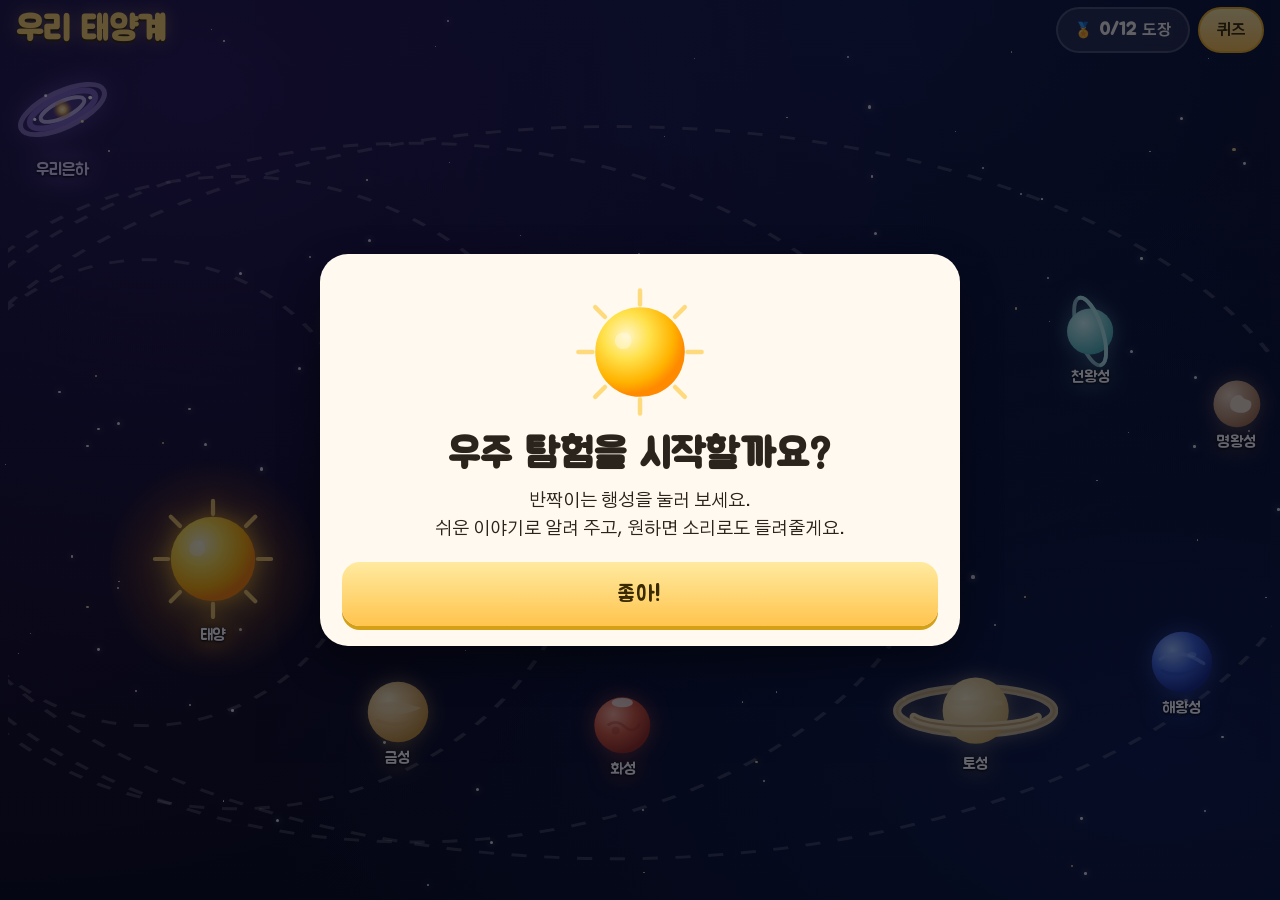
==== space/index.html @ efb7fd90 "태양계 탐험 앱을 /space 경로에 추가 집에서 쓰는 6살용 태양계·우리은하 학습 웹앱입니다. 기존 스티커 앱(루트)은 그대로 둡니다." ====
<!DOCTYPE html>
<html lang="ko">
<head>
  <meta charset="UTF-8">
  <meta name="viewport" content="width=device-width, initial-scale=1, maximum-scale=1, user-scalable=no, viewport-fit=cover">
  <meta name="theme-color" content="#12183A">
  <meta name="mobile-web-app-capable" content="yes">
  <meta name="apple-mobile-web-app-capable" content="yes">
  <meta name="apple-mobile-web-app-status-bar-style" content="black-translucent">
  <meta name="apple-mobile-web-app-title" content="우리 태양계">
  <meta name="description" content="6살도 쉽게 배우는 태양계와 우리은하 탐험">
  <link rel="manifest" href="manifest.json">
  <link rel="icon" type="image/png" sizes="192x192" href="icons/icon-192.png">
  <link rel="apple-touch-icon" href="icons/apple-touch-icon.png">
  <title>우리 태양계</title>
  <link rel="stylesheet" href="styles.css">
</head>
<body>
  <div class="nebula" aria-hidden="true"></div>
  <div id="stars" class="stars" aria-hidden="true"></div>
  <div class="shooting-star" aria-hidden="true"></div>

  <div id="app">
    <header class="topbar">
      <h1 class="display">우리 태양계</h1>
      <div class="top-actions">
        <button type="button" class="chip" id="btn-stamps" aria-label="탐험 도장">
          🏅 <span class="count" id="stamp-count">0/12</span>
          <span class="hide-narrow">도장</span>
        </button>
        <button type="button" class="chip gold" id="btn-quiz" aria-label="퀴즈 시작">퀴즈</button>
      </div>
    </header>

    <main class="stage">
      <button type="button" class="galaxy-btn" id="btn-galaxy" data-id="galaxy" aria-label="우리은하">
        <span class="planet-art" id="galaxy-art" aria-hidden="true"></span>
        <span class="planet-name">우리은하</span>
        <span class="visited-mark" hidden>✓</span>
      </button>
      <div id="system" class="system" aria-label="태양계"></div>
      <p class="hint" id="hint">행성을 눌러 보세요!</p>
    </main>
  </div>

  <div class="overlay" id="card-overlay" hidden>
    <article class="card" id="card" role="dialog" aria-modal="true" aria-labelledby="card-title">
      <div class="card-hero">
        <div class="planet-art" id="card-art" aria-hidden="true"></div>
      </div>
      <div class="card-copy">
        <p class="card-kicker" id="card-kicker"></p>
        <h2 class="display" id="card-title"></h2>
        <p class="new-stamp" id="new-stamp">🏅 탐험 도장을 받았어요!</p>
        <ul class="facts" id="card-facts"></ul>
        <div class="fun" id="card-fun"></div>
        <div class="meta" id="card-meta"></div>
      </div>
      <div class="card-actions">
        <button type="button" class="btn btn-speak" id="btn-speak">🔊 읽어 줘</button>
        <button type="button" class="btn btn-close" id="btn-close">닫기</button>
      </div>
    </article>
  </div>

  <div class="overlay" id="album-overlay" hidden>
    <div class="album" role="dialog" aria-modal="true" aria-labelledby="album-title">
      <h2 class="display" id="album-title">탐험 도장</h2>
      <p class="sub" id="album-sub"></p>
      <div class="stamp-grid" id="stamp-grid"></div>
      <p class="complete-banner" id="complete-banner">🌟 모든 곳을 탐험했어요! 너는 우주 탐험가예요!</p>
      <div class="card-actions">
        <button type="button" class="btn btn-close" id="btn-album-close">닫기</button>
      </div>
    </div>
  </div>

  <div class="overlay" id="quiz-overlay" hidden>
    <div class="quiz" role="dialog" aria-modal="true" aria-labelledby="quiz-title">
      <h2 class="display" id="quiz-title">우주 퀴즈</h2>
      <div id="quiz-play">
        <div class="quiz-progress" id="quiz-progress"></div>
        <p class="q-text" id="quiz-q"></p>
        <div class="choices" id="quiz-choices"></div>
        <p class="quiz-fb" id="quiz-fb"></p>
      </div>
      <div id="quiz-end" hidden>
        <p class="quiz-score"><span class="big display" id="quiz-score"></span>문제를 맞혔어요!</p>
        <p class="sub" id="quiz-end-msg"></p>
      </div>
      <div class="card-actions">
        <button type="button" class="btn btn-speak" id="btn-quiz-next" hidden>다음</button>
        <button type="button" class="btn btn-speak" id="btn-quiz-retry" hidden>다시 하기</button>
        <button type="button" class="btn btn-close" id="btn-quiz-close">닫기</button>
      </div>
    </div>
  </div>

  <div class="overlay" id="intro-overlay" hidden>
    <div class="intro" role="dialog" aria-modal="true" aria-labelledby="intro-title">
      <div class="planet-art" id="intro-art" aria-hidden="true"></div>
      <h2 class="display" id="intro-title">우주 탐험을 시작할까요?</h2>
      <p>반짝이는 행성을 눌러 보세요.<br>쉬운 이야기로 알려 주고, 원하면 소리로도 들려줄게요.</p>
      <button type="button" class="btn display" id="btn-intro">좋아!</button>
    </div>
  </div>

  <script src="app.js"></script>
</body>
</html>
---- space/styles.css ----
@font-face {
  font-family: "Jua";
  src: url("fonts/Jua.woff") format("woff");
  font-weight: 400;
  font-display: swap;
}
@font-face {
  font-family: "Gothic A1";
  src: url("fonts/GothicA1-Regular.woff") format("woff");
  font-weight: 400;
  font-display: swap;
}
@font-face {
  font-family: "Gothic A1";
  src: url("fonts/GothicA1-Bold.woff") format("woff");
  font-weight: 700;
  font-display: swap;
}

:root {
  --bg: #070B1C;
  --ink: #F6F3EA;
  --ink-dim: #C9D0E8;
  --card: #FFF9EF;
  --card-ink: #2A241C;
  --card-soft: #5C5348;
  --gold: #FFD56A;
  --accent: #7C9CFF;
  --ok: #3DDC97;
  --bad: #FF7A7A;
  --shadow: 0 16px 40px rgba(0, 0, 0, 0.45);
  --touch: 64px;
  --safe-t: env(safe-area-inset-top, 0px);
  --safe-b: env(safe-area-inset-bottom, 0px);
  --safe-l: env(safe-area-inset-left, 0px);
  --safe-r: env(safe-area-inset-right, 0px);
}

* { box-sizing: border-box; -webkit-tap-highlight-color: transparent; }
html, body { height: 100%; margin: 0; }
html { height: -webkit-fill-available; }
body {
  font-family: "Gothic A1", "Apple SD Gothic Neo", "Noto Sans CJK KR", "Malgun Gothic", sans-serif;
  color: var(--ink);
  background: var(--bg);
  min-height: 100%;
  min-height: 100dvh;
  overflow: hidden;
  word-break: keep-all;
  user-select: none;
  -webkit-user-select: none;
  touch-action: manipulation;
}
button { font: inherit; color: inherit; cursor: pointer; border: none; background: none; padding: 0; }
.display { font-family: "Jua", "Apple SD Gothic Neo", sans-serif; letter-spacing: 0.02em; }

/* ---------- sky ---------- */
.stars, .nebula {
  position: fixed;
  inset: 0;
  pointer-events: none;
  z-index: 0;
}
.nebula {
  background:
    radial-gradient(ellipse at 15% 10%, rgba(92, 40, 160, 0.35), transparent 50%),
    radial-gradient(ellipse at 90% 85%, rgba(20, 50, 140, 0.4), transparent 55%),
    radial-gradient(ellipse at 70% 0%, rgba(40, 70, 180, 0.22), transparent 45%),
    radial-gradient(ellipse at 0% 70%, rgba(90, 20, 80, 0.18), transparent 40%),
    linear-gradient(180deg, #0B1028 0%, #070B1C 55%, #050814 100%);
}
.star {
  position: absolute;
  width: var(--s, 2px);
  height: var(--s, 2px);
  background: #fff;
  border-radius: 50%;
  opacity: 0.85;
  animation: twinkle var(--t, 3s) ease-in-out infinite;
  animation-delay: var(--d, 0s);
  box-shadow: 0 0 6px rgba(255, 255, 255, 0.7);
}
.star.gold { background: #FFE9A0; box-shadow: 0 0 8px rgba(255, 213, 106, 0.8); }
@keyframes twinkle {
  0%, 100% { opacity: 0.25; transform: scale(0.8); }
  50% { opacity: 1; transform: scale(1.15); }
}

.shooting-star {
  position: fixed;
  top: 12%;
  left: -10%;
  width: 90px;
  height: 2px;
  background: linear-gradient(90deg, transparent, #fff);
  border-radius: 2px;
  opacity: 0;
  z-index: 0;
  pointer-events: none;
  animation: shoot 11s linear infinite;
  animation-delay: 4s;
}
@keyframes shoot {
  0%, 82% { opacity: 0; transform: translate(0, 0) rotate(-18deg); }
  84% { opacity: 1; }
  92% { opacity: 0; transform: translate(120vw, 42vh) rotate(-18deg); }
  100% { opacity: 0; }
}

/* ---------- app shell ---------- */
#app {
  position: relative;
  z-index: 1;
  height: 100%;
  height: 100dvh;
  display: flex;
  flex-direction: column;
  padding: var(--safe-t) var(--safe-r) var(--safe-b) var(--safe-l);
}
.topbar {
  display: flex;
  align-items: center;
  justify-content: space-between;
  gap: 12px;
  padding: 10px 16px 6px;
  min-height: 64px;
  flex-shrink: 0;
}
.topbar h1 {
  margin: 0;
  font-size: clamp(26px, 4.2vmin, 40px);
  color: var(--gold);
  text-shadow: 0 2px 0 #3A2A00, 0 0 18px rgba(255, 213, 106, 0.35);
}
.top-actions { display: flex; gap: 8px; align-items: center; }
.chip {
  display: inline-flex;
  align-items: center;
  justify-content: center;
  gap: 6px;
  min-height: 52px;
  padding: 0 16px;
  border-radius: 999px;
  background: rgba(255, 255, 255, 0.1);
  border: 2px solid rgba(255, 255, 255, 0.18);
  color: var(--ink);
  font-weight: 700;
  font-size: 16px;
  backdrop-filter: blur(8px);
}
.chip:active { transform: scale(0.97); }
.chip.gold {
  background: linear-gradient(180deg, #FFEAA0, #FFC44D);
  color: #3A2A00;
  border-color: #F0B422;
}
.chip .count { font-family: "Jua", sans-serif; font-size: 18px; }

.stage {
  position: relative;
  flex: 1;
  min-height: 0;
  display: flex;
  align-items: center;
  justify-content: center;
  padding: 4px 8px 8px;
}

.hint {
  display: none;
}

/* ---------- solar system ---------- */
.system {
  position: relative;
  width: 100%;
  height: 100%;
  max-height: 100%;
}
.orbit-deco {
  position: absolute;
  inset: 0;
  width: 100%;
  height: 100%;
  pointer-events: none;
  z-index: 0;
}
.orbit-deco ellipse {
  fill: none;
  stroke: rgba(255, 255, 255, 0.18);
  stroke-width: 0.35;
  stroke-dasharray: 1.2 1.4;
}
.orbit-deco .land { display: none; }
@media (orientation: landscape) {
  .orbit-deco .port { display: none; }
  .orbit-deco .land { display: block; }
}

.sun-wrap,
.system .cluster,
.system > .body {
  position: absolute;
  left: var(--x);
  top: var(--y);
  z-index: 2;
  animation: drift var(--dur, 16s) linear infinite;
  animation-delay: var(--delay, 0s);
  --amp: 10px;
}
@keyframes drift {
  from { transform: translate(-50%, -50%) rotate(0deg) translateX(var(--amp)) rotate(0deg); }
  to { transform: translate(-50%, -50%) rotate(360deg) translateX(var(--amp)) rotate(-360deg); }
}

/* Portrait: sun upper-center, inner planets around it, outer planets below */
.sun-wrap { --x: 50%; --y: 29%; --amp: 0px; --dur: 20s; }
.system > .body[data-id="mercury"] { --x: 27%; --y: 16%; --amp: 8px; --dur: 11s; --delay: -2s; }
.system > .body[data-id="venus"]   { --x: 73%; --y: 16%; --amp: 9px; --dur: 14s; --delay: -5s; }
.system .cluster                  { --x: 27%; --y: 45%; --amp: 9px; --dur: 18s; --delay: -8s; }
.system > .body[data-id="mars"]    { --x: 73%; --y: 45%; --amp: 10px; --dur: 16s; --delay: -3s; }
.system > .body[data-id="jupiter"] { --x: 18%; --y: 67%; --amp: 11px; --dur: 22s; --delay: -6s; }
.system > .body[data-id="saturn"]  { --x: 50%; --y: 66%; --amp: 10px; --dur: 26s; --delay: -10s; }
.system > .body[data-id="uranus"]  { --x: 82%; --y: 67%; --amp: 9px; --dur: 24s; --delay: -4s; }
.system > .body[data-id="neptune"] { --x: 32%; --y: 87%; --amp: 8px; --dur: 28s; --delay: -12s; }
.system > .body[data-id="pluto"]   { --x: 70%; --y: 87%; --amp: 8px; --dur: 32s; --delay: -7s; }

@media (orientation: landscape) {
  .sun-wrap { --x: 11%; --y: 52%; }
  .system > .body[data-id="mercury"] { --x: 25%; --y: 28%; }
  .system > .body[data-id="venus"]   { --x: 28%; --y: 74%; }
  .system .cluster                  { --x: 40%; --y: 32%; }
  .system > .body[data-id="mars"]    { --x: 46%; --y: 76%; }
  .system > .body[data-id="jupiter"] { --x: 58%; --y: 30%; }
  .system > .body[data-id="saturn"]  { --x: 70%; --y: 72%; }
  .system > .body[data-id="uranus"]  { --x: 82%; --y: 28%; }
  .system > .body[data-id="neptune"] { --x: 90%; --y: 68%; }
  .system > .body[data-id="pluto"]   { --x: 95%; --y: 38%; }
}

.body {
  display: flex;
  flex-direction: column;
  align-items: center;
  justify-content: center;
  width: var(--size);
  height: auto;
  filter: drop-shadow(0 0 10px var(--glow, rgba(255,255,255,0.35)));
  transform-origin: center center;
  position: relative;
}
.body .planet-art {
  display: block;
  width: var(--size);
  height: var(--size);
  pointer-events: none;
}
.body[data-id="saturn"] { width: calc(var(--size) * 1.75); }
.body[data-id="saturn"] .planet-art {
  width: calc(var(--size) * 1.75);
  height: var(--size);
}
.body[data-id="uranus"] { width: calc(var(--size) * 1.25); }
.body[data-id="uranus"] .planet-art {
  width: calc(var(--size) * 1.25);
  height: var(--size);
}
.planet-name {
  margin-top: 2px;
  font-family: "Jua", sans-serif;
  font-size: clamp(12px, 1.8vmin, 16px);
  color: #fff;
  text-shadow: 0 1px 2px #000, 0 0 8px #000;
  white-space: nowrap;
  line-height: 1.1;
  pointer-events: none;
}
.body:active .planet-art { transform: scale(0.94); }
.body:focus-visible {
  outline: 3px solid var(--gold);
  outline-offset: 4px;
  border-radius: 50%;
}

.visited-mark {
  position: absolute;
  top: -4px;
  right: -2px;
  width: 20px;
  height: 20px;
  border-radius: 50%;
  background: var(--ok);
  color: #073;
  font-size: 12px;
  font-weight: 700;
  display: flex;
  align-items: center;
  justify-content: center;
  box-shadow: 0 1px 4px rgba(0,0,0,0.4);
  z-index: 2;
}
.visited-mark[hidden] { display: none !important; }
.cluster { width: var(--size); height: var(--size); }
.cluster .body[data-id="earth"] { position: relative; width: var(--size); }

.moon-orbit {
  position: absolute;
  left: 50%;
  top: 50%;
  width: calc(var(--size) * 1.85);
  height: calc(var(--size) * 1.85);
  margin: calc(var(--size) * -0.925) 0 0 calc(var(--size) * -0.925);
  animation: moon-spin 7.5s linear infinite;
  pointer-events: none;
  z-index: 3;
}
@keyframes moon-spin { to { transform: rotate(360deg); } }
.moon-orbit .body {
  position: absolute;
  left: 50%;
  top: 0;
  animation: moon-unspin 7.5s linear infinite;
  pointer-events: auto;
  --size: clamp(44px, 6vmin, 54px);
}
@keyframes moon-unspin {
  from { transform: translate(-50%, -50%) rotate(0deg); }
  to { transform: translate(-50%, -50%) rotate(-360deg); }
}

.sun-wrap .body { --size: clamp(84px, 15vmin, 132px); }
.sun-glow {
  position: absolute;
  inset: -28%;
  border-radius: 50%;
  background: radial-gradient(circle, rgba(255, 200, 40, 0.55) 0%, rgba(255, 140, 0, 0.18) 45%, transparent 70%);
  animation: pulse 3.6s ease-in-out infinite;
  pointer-events: none;
  z-index: -1;
}
@keyframes pulse {
  0%, 100% { transform: scale(1); opacity: 0.85; }
  50% { transform: scale(1.12); opacity: 1; }
}

.galaxy-btn {
  position: absolute;
  top: 4px;
  left: 8px;
  z-index: 5;
  display: flex;
  flex-direction: column;
  align-items: center;
  width: clamp(72px, 12vmin, 110px);
  filter: drop-shadow(0 0 12px rgba(180, 140, 255, 0.55));
}
.galaxy-btn .planet-art {
  width: clamp(64px, 11vmin, 100px);
  height: clamp(64px, 11vmin, 100px);
}
.galaxy-btn:active { transform: scale(0.96); }
.galaxy-btn .planet-name { font-size: clamp(13px, 2vmin, 17px); color: #E2D4FF; }

/* ---------- overlays / cards ---------- */
.overlay {
  position: fixed;
  inset: 0;
  z-index: 20;
  background: rgba(4, 6, 18, 0.62);
  display: flex;
  align-items: center;
  justify-content: center;
  padding: calc(16px + var(--safe-t)) calc(16px + var(--safe-r)) calc(16px + var(--safe-b)) calc(16px + var(--safe-l));
}
.overlay[hidden] { display: none !important; }

.card {
  position: relative;
  width: min(560px, 100%);
  max-height: 100%;
  overflow: auto;
  background: var(--card);
  color: var(--card-ink);
  border-radius: 28px;
  box-shadow: var(--shadow);
  padding: 20px 22px 18px;
  animation: pop 0.32s ease;
}
@keyframes pop {
  from { transform: scale(0.88) translateY(16px); opacity: 0; }
  to { transform: scale(1) translateY(0); opacity: 1; }
}
.card-hero {
  display: flex;
  flex-direction: column;
  align-items: center;
  margin-top: -8px;
  padding: 8px 8px 0;
}
.card-hero .planet-art {
  width: min(180px, 42vw);
  height: min(180px, 42vw);
  filter: drop-shadow(0 8px 16px rgba(0,0,0,0.2));
}
.card[data-id="saturn"] .card-hero .planet-art,
.card[data-id="uranus"] .card-hero .planet-art {
  width: min(240px, 58vw);
  height: min(150px, 36vw);
}
.card-kicker {
  margin: 4px 0 0;
  font-size: 15px;
  font-weight: 700;
  color: var(--accent-ink, #6B5A1A);
  letter-spacing: 0.02em;
}
.card h2 {
  margin: 0;
  font-size: clamp(36px, 7vmin, 52px);
  color: var(--card-ink);
  line-height: 1.1;
  text-align: center;
}
.new-stamp {
  margin: 8px auto 0;
  display: none;
  width: fit-content;
  padding: 6px 14px;
  border-radius: 999px;
  background: #E8FFF4;
  color: #0A7A4A;
  font-weight: 700;
  font-size: 15px;
}
.new-stamp.show { display: block; animation: pop 0.4s ease; }

.facts {
  list-style: none;
  margin: 14px 0 0;
  padding: 0;
  display: flex;
  flex-direction: column;
  gap: 8px;
}
.facts li {
  position: relative;
  padding: 10px 12px 10px 42px;
  background: #FFF3DC;
  border-radius: 16px;
  font-size: clamp(17px, 2.4vmin, 20px);
  line-height: 1.45;
}
.facts li::before {
  content: attr(data-n);
  position: absolute;
  left: 10px;
  top: 50%;
  transform: translateY(-50%);
  width: 26px;
  height: 26px;
  border-radius: 50%;
  background: var(--gold);
  color: #3A2A00;
  font-family: "Jua", sans-serif;
  font-size: 15px;
  display: flex;
  align-items: center;
  justify-content: center;
}

.fun {
  margin: 12px 0 0;
  padding: 12px 14px;
  border-radius: 16px;
  background: #EAF2FF;
  font-size: clamp(16px, 2.3vmin, 19px);
  line-height: 1.45;
}
.fun strong {
  display: block;
  font-family: "Jua", sans-serif;
  font-size: 16px;
  color: #2C4C9A;
  margin-bottom: 4px;
}

.meta {
  display: grid;
  grid-template-columns: 1fr 1fr;
  gap: 8px;
  margin-top: 12px;
}
.meta-item {
  background: #F4EEE3;
  border-radius: 16px;
  padding: 10px 12px;
  font-size: 15px;
  line-height: 1.4;
}
.meta-item .label {
  display: block;
  font-family: "Jua", sans-serif;
  font-size: 14px;
  color: #7A6A4A;
  margin-bottom: 2px;
}

.card-actions {
  display: flex;
  gap: 8px;
  margin-top: 16px;
}
.btn {
  flex: 1;
  min-height: var(--touch);
  border-radius: 18px;
  font-family: "Jua", sans-serif;
  font-size: 22px;
  display: inline-flex;
  align-items: center;
  justify-content: center;
  gap: 6px;
}
.btn-speak {
  background: linear-gradient(180deg, #7C9CFF, #4E6FE8);
  color: #fff;
  box-shadow: 0 4px 0 #2F4CC0;
}
.btn-speak.playing { background: linear-gradient(180deg, #FF9A6B, #F06B3A); box-shadow: 0 4px 0 #C24A20; }
.btn-close {
  background: #EEE7DA;
  color: #3A3228;
  flex: 0.7;
}
.btn:active { transform: translateY(2px); box-shadow: none; }

/* ---------- stamps album ---------- */
.album, .quiz, .intro {
  width: min(640px, 100%);
  max-height: 100%;
  overflow: auto;
  background: var(--card);
  color: var(--card-ink);
  border-radius: 28px;
  box-shadow: var(--shadow);
  padding: 22px 20px 18px;
  animation: pop 0.32s ease;
}
.album h2, .quiz h2, .intro h2 {
  margin: 0 0 6px;
  font-size: clamp(28px, 5vmin, 40px);
  text-align: center;
}
.sub {
  text-align: center;
  margin: 0 0 16px;
  color: var(--card-soft);
  font-size: 16px;
}
.stamp-grid {
  display: grid;
  grid-template-columns: repeat(4, 1fr);
  gap: 10px;
}
.stamp-cell {
  display: flex;
  flex-direction: column;
  align-items: center;
  gap: 4px;
  padding: 8px 4px;
  border-radius: 18px;
  background: #F4EEE3;
  min-height: 96px;
  border: 0;
  color: var(--card-ink);
}
.stamp-cell .planet-art {
  width: 52px;
  height: 52px;
}
.stamp-cell.locked .planet-art { filter: grayscale(1) contrast(0.6) brightness(0.8); opacity: 0.45; }
.stamp-cell .nm { font-family: "Jua", sans-serif; font-size: 14px; }
.stamp-cell.locked .nm { color: #9A9084; }
.stamp-cell.got { background: #E8FFF4; box-shadow: inset 0 0 0 2px #3DDC97; }
.complete-banner {
  display: none;
  margin: 12px 0 0;
  padding: 10px 12px;
  text-align: center;
  background: #FFF3C4;
  border-radius: 16px;
  font-family: "Jua", sans-serif;
  font-size: 20px;
  color: #6A4B00;
}
.complete-banner.show { display: block; }

/* ---------- quiz ---------- */
.quiz-progress {
  display: flex;
  justify-content: center;
  gap: 6px;
  margin-bottom: 10px;
}
.quiz-progress span {
  width: 10px;
  height: 10px;
  border-radius: 50%;
  background: #DED4C4;
}
.quiz-progress span.on { background: #4E6FE8; }
.quiz-progress span.ok { background: var(--ok); }
.q-text {
  font-family: "Jua", sans-serif;
  font-size: clamp(24px, 4.4vmin, 34px);
  text-align: center;
  margin: 8px 0 18px;
  line-height: 1.35;
}
.choices { display: flex; flex-direction: column; gap: 10px; }
.choice {
  min-height: 64px;
  border-radius: 18px;
  background: #FFF3DC;
  color: var(--card-ink);
  font-family: "Jua", sans-serif;
  font-size: 22px;
  padding: 10px 16px;
  border: 3px solid transparent;
}
.choice:active { transform: scale(0.98); }
.choice.correct { background: #D8FFEC; border-color: #1FB872; }
.choice.wrong { background: #FFE1E1; border-color: #E85A5A; }
.quiz-fb {
  min-height: 28px;
  text-align: center;
  font-weight: 700;
  margin: 12px 0 4px;
  font-size: 18px;
}
.quiz-score { text-align: center; font-size: 20px; margin: 8px 0 16px; }
.quiz-score .big {
  font-family: "Jua", sans-serif;
  font-size: 48px;
  display: block;
  color: #3A2A00;
}

/* ---------- intro ---------- */
.intro { text-align: center; padding: 28px 22px 20px; }
.intro .planet-art { width: 140px; height: 140px; margin: 0 auto 8px; }
.intro p { font-size: 18px; line-height: 1.55; margin: 8px 0 0; }
.intro .btn { margin-top: 18px; width: 100%; background: linear-gradient(180deg, #FFEAA0, #FFC44D); color: #3A2A00; box-shadow: 0 4px 0 #D4A017; }

/* paused orbits when modal open */
body.paused .sun-wrap,
body.paused .system .cluster,
body.paused .system > .body,
body.paused .moon-orbit,
body.paused .moon-orbit .body,
body.paused .sun-glow,
body.paused .shooting-star {
  animation-play-state: paused;
}

/* ---------- layout: landscape ---------- */
@media (orientation: landscape) {
  .topbar { min-height: 56px; padding: 6px 16px 2px; }
  .topbar h1 { font-size: clamp(22px, 4.4vh, 34px); }
  .chip { min-height: 46px; font-size: 15px; }
  .card {
    display: grid;
    grid-template-columns: 200px 1fr;
    grid-template-rows: auto 1fr auto;
    column-gap: 16px;
    width: min(860px, 100%);
    padding: 16px 18px 14px;
  }
  .card-hero {
    grid-row: 1 / 3;
    justify-content: center;
  }
  .card-hero .planet-art,
  .card[data-id="saturn"] .card-hero .planet-art,
  .card[data-id="uranus"] .card-hero .planet-art {
    width: min(180px, 26vh);
    height: min(180px, 26vh);
  }
  .card-copy { grid-column: 2; }
  .card-actions { grid-column: 1 / -1; margin-top: 10px; }
  .facts li, .fun, .meta-item { font-size: 16px; }
  .stamp-grid { grid-template-columns: repeat(6, 1fr); }
}

@media (max-width: 420px) {
  .stamp-grid { grid-template-columns: repeat(3, 1fr); }
  .chip span.hide-narrow { display: none; }
}

@media (prefers-reduced-motion: reduce) {
  .sun-wrap, .system .cluster, .system > .body,
  .moon-orbit, .moon-orbit .body,
  .sun-glow, .star, .shooting-star, .card, .album, .quiz, .intro {
    animation: none !important;
  }
  .sun-wrap, .system .cluster, .system > .body {
    transform: translate(-50%, -50%);
  }
}
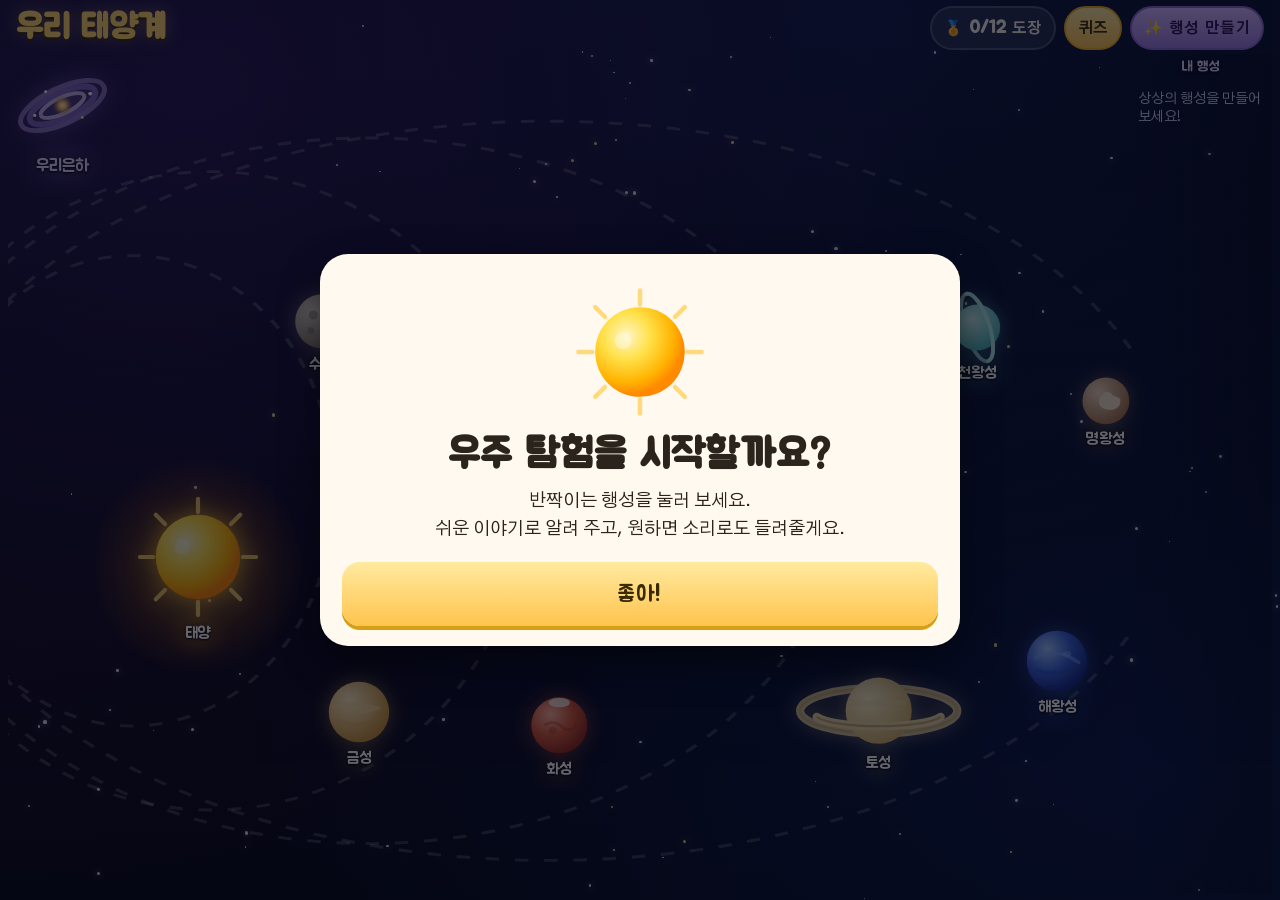
==== commit 926ee72a: "상상 행성 만들기와 탐험가 사진, 달 이름 기능을 추가 읽어 주기는 이모티콘을 소리 내어 읽지 않도록 했고, 서비스 워커 캐시를 갱신했습니다. 기존 스티커 앱은 그대로 둡니다." ====
--- a/space/index.html
+++ b/space/index.html
@@ -8,7 +8,7 @@
   <meta name="apple-mobile-web-app-capable" content="yes">
   <meta name="apple-mobile-web-app-status-bar-style" content="black-translucent">
   <meta name="apple-mobile-web-app-title" content="우리 태양계">
-  <meta name="description" content="6살도 쉽게 배우는 태양계와 우리은하 탐험">
+  <meta name="description" content="6살도 쉽게 배우는 태양계와 우리은하 탐험, 나만의 상상 행성 만들기">
   <link rel="manifest" href="manifest.json">
   <link rel="icon" type="image/png" sizes="192x192" href="icons/icon-192.png">
   <link rel="apple-touch-icon" href="icons/apple-touch-icon.png">
@@ -29,6 +29,7 @@
           <span class="hide-narrow">도장</span>
         </button>
         <button type="button" class="chip gold" id="btn-quiz" aria-label="퀴즈 시작">퀴즈</button>
+        <button type="button" class="chip make" id="btn-make-planet" aria-label="나만의 행성 만들기">✨ <span class="hide-narrow">행성 </span>만들기</button>
       </div>
     </header>
 
@@ -39,6 +40,10 @@
         <span class="visited-mark" hidden>✓</span>
       </button>
       <div id="system" class="system" aria-label="태양계"></div>
+      <aside class="custom-belt" id="custom-belt" aria-label="내 행성">
+        <p class="belt-label display">내 행성</p>
+        <div class="belt-row" id="custom-planets"></div>
+      </aside>
       <p class="hint" id="hint">행성을 눌러 보세요!</p>
     </main>
   </div>
@@ -47,6 +52,12 @@
     <article class="card" id="card" role="dialog" aria-modal="true" aria-labelledby="card-title">
       <div class="card-hero">
         <div class="planet-art" id="card-art" aria-hidden="true"></div>
+        <div class="explorer" id="card-explorer" hidden>
+          <div class="astro-frame">
+            <img id="card-photo" alt="행성을 만든 탐험가">
+          </div>
+          <p>행성을 만든 탐험가</p>
+        </div>
       </div>
       <div class="card-copy">
         <p class="card-kicker" id="card-kicker"></p>
@@ -58,6 +69,7 @@
       </div>
       <div class="card-actions">
         <button type="button" class="btn btn-speak" id="btn-speak">🔊 읽어 줘</button>
+        <button type="button" class="btn btn-edit" id="btn-edit-planet" hidden>바꾸기</button>
         <button type="button" class="btn btn-close" id="btn-close">닫기</button>
       </div>
     </article>
@@ -105,6 +117,55 @@
     </div>
   </div>
 
+  <div class="overlay" id="builder-overlay" hidden>
+    <div class="builder" role="dialog" aria-modal="true" aria-labelledby="builder-title">
+      <h2 class="display" id="builder-title">나만의 행성 만들기</h2>
+      <p class="sub">상상의 행성을 만들어요. 진짜 태양계 행성은 아니에요!</p>
+      <div class="builder-grid">
+        <div class="builder-preview-col">
+          <div class="preview-wrap" id="builder-preview" aria-hidden="true"></div>
+          <label class="opt-label" for="planet-name">이름</label>
+          <input type="text" id="planet-name" class="name-input" maxlength="16" placeholder="행성 이름" autocomplete="off" enterkeyhint="done">
+          <div class="name-btns">
+            <button type="button" class="mini" id="btn-random-name">랜덤 이름</button>
+            <button type="button" class="mini" id="btn-preset-name">우리 아이 행성</button>
+          </div>
+          <div class="photo-block">
+            <p class="opt-label">행성을 만든 탐험가</p>
+            <div class="astro-frame" id="photo-frame">
+              <img id="photo-preview" alt="" hidden>
+              <span class="photo-placeholder" id="photo-placeholder">🙂</span>
+            </div>
+            <input id="planet-photo-input" type="file" accept="image/*" capture="user" hidden>
+            <div class="photo-actions">
+              <button type="button" class="mini" id="btn-take-photo">사진 찍기</button>
+              <button type="button" class="mini" id="btn-clear-photo" hidden>사진 지우기</button>
+            </div>
+          </div>
+        </div>
+        <div class="builder-opts" id="builder-opts"></div>
+      </div>
+      <p class="builder-msg" id="builder-msg" hidden></p>
+      <div class="card-actions">
+        <button type="button" class="btn btn-speak" id="btn-save-planet">저장</button>
+        <button type="button" class="btn btn-danger" id="btn-delete-planet" hidden>삭제</button>
+        <button type="button" class="btn btn-close" id="btn-builder-close">닫기</button>
+      </div>
+    </div>
+  </div>
+
+  <div class="overlay" id="confirm-overlay" hidden>
+    <div class="confirm-box" role="alertdialog" aria-modal="true" aria-labelledby="confirm-msg">
+      <p class="display" id="confirm-msg"></p>
+      <div class="card-actions">
+        <button type="button" class="btn btn-danger" id="confirm-ok">지울게요</button>
+        <button type="button" class="btn btn-close" id="confirm-cancel">아니요</button>
+      </div>
+    </div>
+  </div>
+
+  <p class="toast" id="toast" hidden></p>
+
   <script src="app.js"></script>
 </body>
 </html>
--- a/space/styles.css
+++ b/space/styles.css
@@ -52,6 +52,7 @@
   touch-action: manipulation;
 }
 button { font: inherit; color: inherit; cursor: pointer; border: none; background: none; padding: 0; }
+input, textarea { font: inherit; color: inherit; user-select: text; -webkit-user-select: text; }
 .display { font-family: "Jua", "Apple SD Gothic Neo", sans-serif; letter-spacing: 0.02em; }
 
 /* ---------- sky ---------- */
@@ -155,15 +156,20 @@
   border-color: #F0B422;
 }
 .chip .count { font-family: "Jua", sans-serif; font-size: 18px; }
+.chip.make {
+  background: linear-gradient(180deg, #D4B8FF, #9B7EDE);
+  color: #2A1654;
+  border-color: #8A6AD0;
+}
 
 .stage {
   position: relative;
   flex: 1;
   min-height: 0;
   display: flex;
-  align-items: center;
-  justify-content: center;
-  padding: 4px 8px 8px;
+  flex-direction: column;
+  align-items: stretch;
+  padding: 4px 8px 0;
 }
 
 .hint {
@@ -173,9 +179,10 @@
 /* ---------- solar system ---------- */
 .system {
   position: relative;
+  flex: 1;
   width: 100%;
-  height: 100%;
-  max-height: 100%;
+  min-height: 0;
+  height: auto;
 }
 .orbit-deco {
   position: absolute;
@@ -659,15 +666,18 @@
 body.paused .moon-orbit,
 body.paused .moon-orbit .body,
 body.paused .sun-glow,
-body.paused .shooting-star {
+body.paused .shooting-star,
+body.paused .c-moon-orbit {
   animation-play-state: paused;
 }
 
 /* ---------- layout: landscape ---------- */
 @media (orientation: landscape) {
-  .topbar { min-height: 56px; padding: 6px 16px 2px; }
+  .topbar { min-height: 52px; padding: 6px 16px 2px; }
   .topbar h1 { font-size: clamp(22px, 4.4vh, 34px); }
-  .chip { min-height: 46px; font-size: 15px; }
+  .chip { min-height: 44px; font-size: 15px; padding: 0 12px; }
+  .stage { flex-direction: row; padding: 2px 8px 6px; }
+  .system { flex: 1; }
   .card {
     display: grid;
     grid-template-columns: 200px 1fr;
@@ -707,3 +717,363 @@
     transform: translate(-50%, -50%);
   }
 }
+
+
+/* ---------- custom planet belt ---------- */
+.custom-belt {
+  flex-shrink: 0;
+  display: flex;
+  align-items: center;
+  gap: 10px;
+  padding: 8px 6px 10px;
+  min-height: 118px;
+  z-index: 4;
+  background: linear-gradient(180deg, transparent, rgba(8, 10, 28, 0.35));
+}
+.belt-label {
+  margin: 0;
+  writing-mode: horizontal-tb;
+  font-size: 15px;
+  color: #E2D4FF;
+  white-space: nowrap;
+  text-shadow: 0 1px 4px #000;
+  flex-shrink: 0;
+}
+.belt-row {
+  display: flex;
+  align-items: flex-end;
+  gap: 12px;
+  overflow-x: auto;
+  overflow-y: hidden;
+  flex: 1;
+  min-width: 0;
+  padding: 4px 2px 2px;
+  -webkit-overflow-scrolling: touch;
+}
+.belt-empty {
+  margin: 0;
+  color: var(--ink-dim);
+  font-size: 14px;
+  align-self: center;
+}
+.custom-cluster {
+  position: relative;
+  flex: 0 0 auto;
+  display: flex;
+  flex-direction: column;
+  align-items: center;
+  width: var(--belt-w, 88px);
+}
+.custom-cluster .body {
+  filter: drop-shadow(0 0 8px rgba(200, 180, 255, 0.45));
+}
+.custom-cluster .planet-name {
+  font-size: 13px;
+  max-width: 90px;
+  overflow: hidden;
+  text-overflow: ellipsis;
+}
+.c-moon-orbit {
+  position: absolute;
+  left: 50%;
+  top: 38%;
+  width: 78px;
+  height: 78px;
+  margin: -39px 0 0 -39px;
+  animation: moon-spin 9s linear infinite;
+  pointer-events: none;
+  z-index: 3;
+}
+.c-moon {
+  position: absolute;
+  left: 50%;
+  top: 0;
+  transform: translate(-50%, -50%) rotate(var(--a, 0deg)) translateY(-34px) rotate(calc(-1 * var(--a, 0deg)));
+  display: flex;
+  flex-direction: column;
+  align-items: center;
+  pointer-events: none;
+}
+.c-moon-dot {
+  width: 14px;
+  height: 14px;
+  border-radius: 50%;
+  background: radial-gradient(circle at 35% 30%, #fff, #C5C7CE 60%, #8E8F98);
+  box-shadow: 0 0 4px rgba(255,255,255,0.5);
+}
+.c-moon-name {
+  font-family: "Jua", sans-serif;
+  font-size: 11px;
+  color: #fff;
+  text-shadow: 0 1px 2px #000;
+  white-space: nowrap;
+  margin-top: 1px;
+  max-width: 52px;
+  overflow: hidden;
+  text-overflow: ellipsis;
+}
+
+@media (orientation: landscape) {
+  .custom-belt {
+    flex-direction: column;
+    width: 138px;
+    min-height: 0;
+    height: 100%;
+    padding: 4px 6px 4px 2px;
+    background: linear-gradient(90deg, transparent, rgba(8, 10, 28, 0.35));
+  }
+  .belt-label { font-size: 14px; }
+  .belt-row {
+    flex-direction: column;
+    align-items: center;
+    overflow-x: hidden;
+    overflow-y: auto;
+    flex: 1;
+    width: 100%;
+    gap: 8px;
+  }
+  .custom-cluster { width: 96px; }
+}
+
+/* ---------- explorer photo / helmet ---------- */
+.astro-frame {
+  position: relative;
+  width: 88px;
+  height: 88px;
+  margin: 0 auto;
+  border-radius: 50%;
+  background: radial-gradient(circle at 50% 40%, #9ad4ff 0%, #1a3a66 75%, #0b1a30 100%);
+  border: 6px solid #d9e6f2;
+  box-shadow:
+    0 0 0 3px #8aa0b8,
+    0 4px 10px rgba(0,0,0,0.35),
+    inset 0 -8px 16px rgba(0,0,0,0.25);
+  overflow: hidden;
+}
+.astro-frame::before {
+  content: "";
+  position: absolute;
+  top: 8px;
+  left: 12px;
+  width: 36%;
+  height: 22%;
+  border-radius: 50%;
+  background: rgba(255,255,255,0.45);
+  pointer-events: none;
+  z-index: 1;
+}
+.astro-frame img {
+  width: 100%;
+  height: 100%;
+  object-fit: cover;
+  display: block;
+}
+.photo-placeholder {
+  position: absolute;
+  inset: 0;
+  display: flex;
+  align-items: center;
+  justify-content: center;
+  font-size: 32px;
+}
+.explorer {
+  display: flex;
+  flex-direction: column;
+  align-items: center;
+  gap: 4px;
+  margin-top: 8px;
+}
+.explorer p {
+  margin: 0;
+  font-family: "Jua", sans-serif;
+  font-size: 14px;
+  color: var(--card-soft);
+}
+.explorer[hidden] { display: none !important; }
+
+/* ---------- builder ---------- */
+.builder, .confirm-box {
+  width: min(880px, 100%);
+  max-height: 100%;
+  overflow: hidden;
+  display: flex;
+  flex-direction: column;
+  background: var(--card);
+  color: var(--card-ink);
+  border-radius: 28px;
+  box-shadow: var(--shadow);
+  padding: 16px 16px 12px;
+  animation: pop 0.32s ease;
+}
+.builder h2, .confirm-box .display { margin: 0; text-align: center; font-size: clamp(24px, 4.4vmin, 36px); }
+.builder-grid {
+  display: grid;
+  grid-template-columns: 1fr;
+  gap: 10px;
+  min-height: 0;
+  flex: 1;
+  overflow: hidden;
+}
+.builder-preview-col {
+  display: flex;
+  flex-direction: column;
+  align-items: center;
+  gap: 6px;
+  flex-shrink: 0;
+}
+.preview-wrap {
+  width: min(200px, 42vw);
+  height: min(140px, 22vh);
+  display: flex;
+  align-items: center;
+  justify-content: center;
+}
+.preview-wrap .planet-art,
+.preview-wrap svg {
+  width: 100%;
+  height: 100%;
+  filter: drop-shadow(0 6px 12px rgba(0,0,0,0.2));
+}
+.name-input {
+  width: 100%;
+  max-width: 280px;
+  min-height: 48px;
+  border: 3px solid #E8D9B8;
+  border-radius: 14px;
+  padding: 6px 12px;
+  background: #FFFDF8;
+  font-family: "Jua", sans-serif;
+  font-size: 20px;
+  text-align: center;
+}
+.name-input:focus { outline: 3px solid #9B7EDE; border-color: #9B7EDE; }
+.name-btns, .photo-actions { display: flex; gap: 6px; flex-wrap: wrap; justify-content: center; }
+.mini {
+  min-height: 40px;
+  padding: 0 12px;
+  border-radius: 12px;
+  background: #FFF3DC;
+  font-family: "Jua", sans-serif;
+  font-size: 15px;
+  color: var(--card-ink);
+  border: 2px solid transparent;
+}
+.mini:active { transform: scale(0.97); }
+.mini.on { background: #E8D4FF; border-color: #9B7EDE; }
+.photo-block { text-align: center; }
+.builder-opts {
+  overflow: auto;
+  min-height: 0;
+  padding: 2px 2px 8px;
+  -webkit-overflow-scrolling: touch;
+}
+.opt-group { margin: 0 0 10px; }
+.opt-label {
+  margin: 0 0 6px;
+  font-family: "Jua", sans-serif;
+  font-size: 16px;
+  color: #6B5A1A;
+}
+.opt-picks {
+  display: flex;
+  flex-wrap: wrap;
+  gap: 6px;
+}
+.pick {
+  min-height: 48px;
+  padding: 0 12px;
+  border-radius: 14px;
+  background: #FFF3DC;
+  font-family: "Jua", sans-serif;
+  font-size: 16px;
+  color: var(--card-ink);
+  border: 3px solid transparent;
+}
+.pick.on { border-color: #6B4CE0; background: #EFE6FF; }
+.swatch {
+  width: 48px;
+  height: 48px;
+  border-radius: 50%;
+  border: 3px solid #fff;
+  box-shadow: 0 0 0 2px #D8CCB8;
+  padding: 0;
+}
+.swatch.on { box-shadow: 0 0 0 3px #6B4CE0; transform: scale(1.08); }
+.moon-names { display: flex; flex-direction: column; gap: 6px; margin-top: 6px; }
+.moon-name-row {
+  display: flex;
+  gap: 6px;
+  align-items: center;
+}
+.moon-name-row span { font-family: "Jua", sans-serif; font-size: 14px; white-space: nowrap; }
+.moon-name-row input {
+  flex: 1;
+  min-height: 42px;
+  border: 2px solid #E8D9B8;
+  border-radius: 12px;
+  padding: 4px 10px;
+  background: #FFFDF8;
+  font-size: 16px;
+}
+.builder-msg {
+  margin: 4px 0 0;
+  text-align: center;
+  font-weight: 700;
+  color: #9A2A2A;
+  font-size: 15px;
+}
+.builder-msg[hidden] { display: none !important; }
+.btn-edit {
+  background: #EFE6FF;
+  color: #3A2460;
+  flex: 0.8;
+}
+.btn-danger {
+  background: linear-gradient(180deg, #FF9A9A, #E85A5A);
+  color: #fff;
+  box-shadow: 0 4px 0 #C24A4A;
+  flex: 0.75;
+}
+.confirm-box { width: min(420px, 100%); padding: 24px 20px 16px; }
+.confirm-box p { margin: 0 0 16px; text-align: center; font-size: 24px; line-height: 1.4; }
+.toast {
+  position: fixed;
+  left: 50%;
+  bottom: calc(16px + var(--safe-b));
+  transform: translateX(-50%);
+  z-index: 40;
+  margin: 0;
+  padding: 10px 16px;
+  border-radius: 14px;
+  background: #2A241C;
+  color: #FFF9EF;
+  font-weight: 700;
+  font-size: 15px;
+  box-shadow: var(--shadow);
+  max-width: min(480px, 92vw);
+  text-align: center;
+}
+.toast[hidden] { display: none !important; }
+
+@media (orientation: landscape) {
+  .builder-grid {
+    grid-template-columns: 240px 1fr;
+    gap: 14px;
+    overflow: hidden;
+  }
+  .preview-wrap { width: 200px; height: 120px; }
+  .builder-preview-col { overflow: auto; }
+  .builder .opt-group { margin-bottom: 6px; }
+  .builder .pick { min-height: 42px; }
+  .builder .moon-name-row input { min-height: 38px; }
+  .builder h2 { font-size: 28px; }
+  .builder .sub { margin-bottom: 8px; }
+  .card .explorer { margin-top: 10px; }
+  .card .astro-frame { width: 72px; height: 72px; }
+}
+
+@media (prefers-reduced-motion: reduce) {
+  .c-moon-orbit { animation: none !important; }
+}
+
+.builder:not(.is-editing) #btn-delete-planet { display: none !important; }
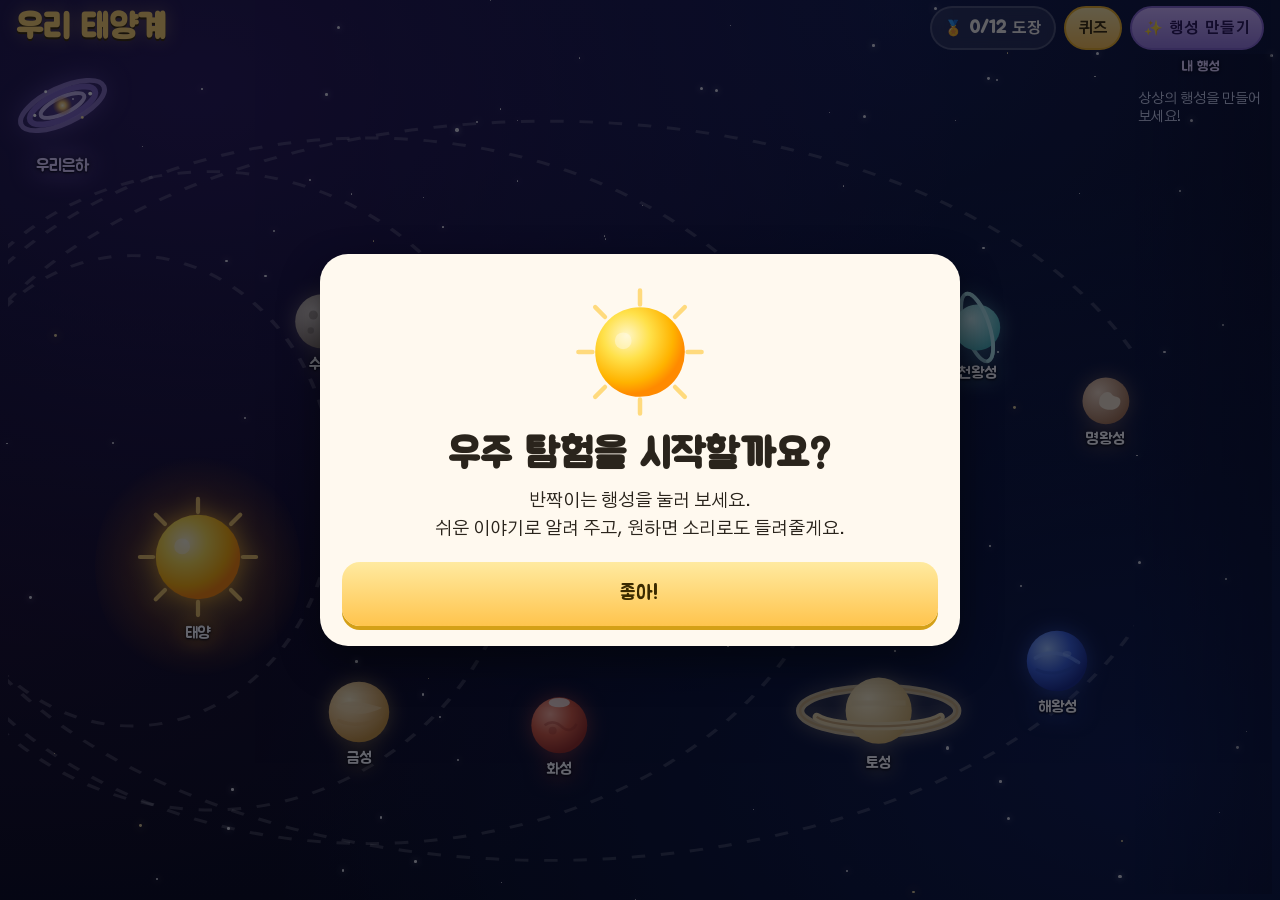
==== commit 72089071: "우주복 탐험가와 행성 발견 증서, 상상 행성마다 가는 시간을 넣음" ====
--- a/space/index.html
+++ b/space/index.html
@@ -53,10 +53,8 @@
       <div class="card-hero">
         <div class="planet-art" id="card-art" aria-hidden="true"></div>
         <div class="explorer" id="card-explorer" hidden>
-          <div class="astro-frame">
-            <img id="card-photo" alt="행성을 만든 탐험가">
-          </div>
-          <p>행성을 만든 탐험가</p>
+          <div class="astronaut-wrap" id="card-astronaut"></div>
+          <p id="card-explorer-label">행성을 만든 탐험가</p>
         </div>
       </div>
       <div class="card-copy">
@@ -66,6 +64,9 @@
         <ul class="facts" id="card-facts"></ul>
         <div class="fun" id="card-fun"></div>
         <div class="meta" id="card-meta"></div>
+      </div>
+      <div class="card-actions card-actions-custom" id="card-custom-actions" hidden>
+        <button type="button" class="btn btn-cert" id="btn-card-cert">발견 증서 저장</button>
       </div>
       <div class="card-actions">
         <button type="button" class="btn btn-speak" id="btn-speak">🔊 읽어 줘</button>
@@ -132,9 +133,11 @@
           </div>
           <div class="photo-block">
             <p class="opt-label">행성을 만든 탐험가</p>
-            <div class="astro-frame" id="photo-frame">
-              <img id="photo-preview" alt="" hidden>
-              <span class="photo-placeholder" id="photo-placeholder">🙂</span>
+            <div class="astronaut-wrap" id="builder-astronaut"></div>
+            <label class="opt-label" for="explorer-name">탐험가 이름</label>
+            <input type="text" id="explorer-name" class="name-input explorer-input" maxlength="12" placeholder="탐험가 이름" autocomplete="off" enterkeyhint="done">
+            <div class="name-btns">
+              <button type="button" class="mini" id="btn-preset-explorer">우주 탐험가</button>
             </div>
             <input id="planet-photo-input" type="file" accept="image/*" capture="user" hidden>
             <div class="photo-actions">
@@ -143,10 +146,20 @@
             </div>
           </div>
         </div>
-        <div class="builder-opts" id="builder-opts"></div>
+        <div class="builder-opts-col">
+          <div class="travel-block">
+            <p class="opt-label">우주선으로 가려면</p>
+            <div class="travel-row">
+              <span id="travel-preview" class="travel-text"></span>
+              <button type="button" class="mini" id="btn-reroll-travel">다시 뽑기</button>
+            </div>
+          </div>
+          <div class="builder-opts" id="builder-opts"></div>
+        </div>
       </div>
       <p class="builder-msg" id="builder-msg" hidden></p>
       <div class="card-actions">
+        <button type="button" class="btn btn-cert" id="btn-builder-cert">발견 증서 저장</button>
         <button type="button" class="btn btn-speak" id="btn-save-planet">저장</button>
         <button type="button" class="btn btn-danger" id="btn-delete-planet" hidden>삭제</button>
         <button type="button" class="btn btn-close" id="btn-builder-close">닫기</button>
@@ -164,6 +177,20 @@
     </div>
   </div>
 
+  <div class="overlay" id="cert-overlay" hidden>
+    <div class="cert-box" role="dialog" aria-modal="true" aria-labelledby="cert-title">
+      <h2 class="display" id="cert-title">새로운 행성 발견 증서</h2>
+      <div class="cert-preview-wrap">
+        <img id="cert-preview-img" alt="새로운 행성 발견 증서">
+      </div>
+      <p class="cert-hint" id="cert-hint" hidden>이미지를 길게 눌러서 저장하세요</p>
+      <div class="card-actions">
+        <button type="button" class="btn btn-cert" id="btn-cert-download">이미지 저장</button>
+        <button type="button" class="btn btn-close" id="btn-cert-close">닫기</button>
+      </div>
+    </div>
+  </div>
+
   <p class="toast" id="toast" hidden></p>
 
   <script src="app.js"></script>
--- a/space/styles.css
+++ b/space/styles.css
@@ -919,8 +919,19 @@
   flex-direction: column;
   align-items: center;
   gap: 6px;
-  flex-shrink: 0;
-}
+  min-height: 0;
+  overflow: auto;
+}
+.builder-opts-col {
+  display: flex;
+  flex-direction: column;
+  min-height: 0;
+  overflow: hidden;
+  gap: 8px;
+}
+.builder-opts-col .travel-block { margin-top: 0; flex-shrink: 0; }
+.builder-opts-col .travel-row { justify-content: flex-start; }
+
 .preview-wrap {
   width: min(200px, 42vw);
   height: min(140px, 22vh);
@@ -1077,3 +1088,121 @@
 }
 
 .builder:not(.is-editing) #btn-delete-planet { display: none !important; }
+
+/* ---------- astronaut + travel + certificate ---------- */
+.astronaut-wrap {
+  display: flex;
+  justify-content: center;
+  margin: 0 auto 4px;
+}
+.astronaut-art {
+  display: block;
+  width: 112px;
+  height: auto;
+  filter: drop-shadow(0 4px 8px rgba(0,0,0,0.22));
+}
+.builder .astronaut-art { width: 100px; }
+.card .astronaut-art { width: 118px; }
+.explorer-input { max-width: 240px; font-size: 18px; min-height: 44px; }
+.travel-block { width: 100%; text-align: center; margin-top: 6px; }
+.travel-row {
+  display: flex;
+  align-items: center;
+  justify-content: center;
+  gap: 8px;
+  flex-wrap: wrap;
+}
+.travel-text {
+  font-family: "Jua", sans-serif;
+  font-size: 16px;
+  color: #2C4C9A;
+  background: #EAF2FF;
+  border-radius: 12px;
+  padding: 8px 12px;
+  min-height: 40px;
+  display: inline-flex;
+  align-items: center;
+}
+#btn-reroll-travel::before { content: "🎲 "; }
+
+.btn-cert {
+  background: linear-gradient(180deg, #FFEAA0, #FFC44D);
+  color: #3A2A00;
+  box-shadow: 0 4px 0 #D4A017;
+  flex: 1 0 100%;
+}
+.card-actions { flex-wrap: wrap; }
+.card-actions-custom { margin-top: 12px; }
+.card-actions-custom[hidden] { display: none !important; }
+
+.cert-box {
+  width: min(920px, 100%);
+  max-height: 100%;
+  overflow: auto;
+  display: flex;
+  flex-direction: column;
+  background: var(--card);
+  color: var(--card-ink);
+  border-radius: 28px;
+  box-shadow: var(--shadow);
+  padding: 16px 16px 14px;
+  animation: pop 0.32s ease;
+}
+.cert-box h2 { margin: 0 0 8px; text-align: center; font-size: clamp(22px, 4vmin, 34px); }
+.cert-preview-wrap {
+  flex: 1;
+  min-height: 0;
+  overflow: auto;
+  display: flex;
+  justify-content: center;
+  background: #1a1630;
+  border-radius: 16px;
+  padding: 8px;
+}
+.cert-preview-wrap img {
+  display: block;
+  max-width: 100%;
+  height: auto;
+  max-height: min(62vh, 720px);
+  border-radius: 8px;
+  background: #F7F0DC;
+}
+.cert-hint {
+  margin: 10px 0 0;
+  text-align: center;
+  font-weight: 700;
+  font-size: 16px;
+  color: #6A4B00;
+  background: #FFF3C4;
+  border-radius: 12px;
+  padding: 8px 12px;
+}
+.cert-hint[hidden] { display: none !important; }
+
+@media (orientation: landscape) {
+  .card .astronaut-art { width: 100px; }
+  .builder .astronaut-art { width: 86px; }
+  .cert-preview-wrap img { max-height: min(58vh, 560px); }
+  .builder .card-actions .btn-cert { flex: 1 1 100%; }
+  .btn { font-size: 20px; }
+}
+
+.card.is-custom .card-hero {
+  flex-direction: row;
+  justify-content: center;
+  align-items: flex-end;
+  gap: 8px;
+  flex-wrap: wrap;
+}
+@media (orientation: landscape) {
+  .card-actions-custom { grid-column: 1 / -1; }
+}
+
+@media (min-width: 680px) {
+  .builder-grid {
+    grid-template-columns: minmax(200px, 260px) 1fr;
+    overflow: hidden;
+  }
+  .builder-preview-col { overflow: auto; max-height: 100%; }
+  .builder-opts-col { min-height: 0; }
+}
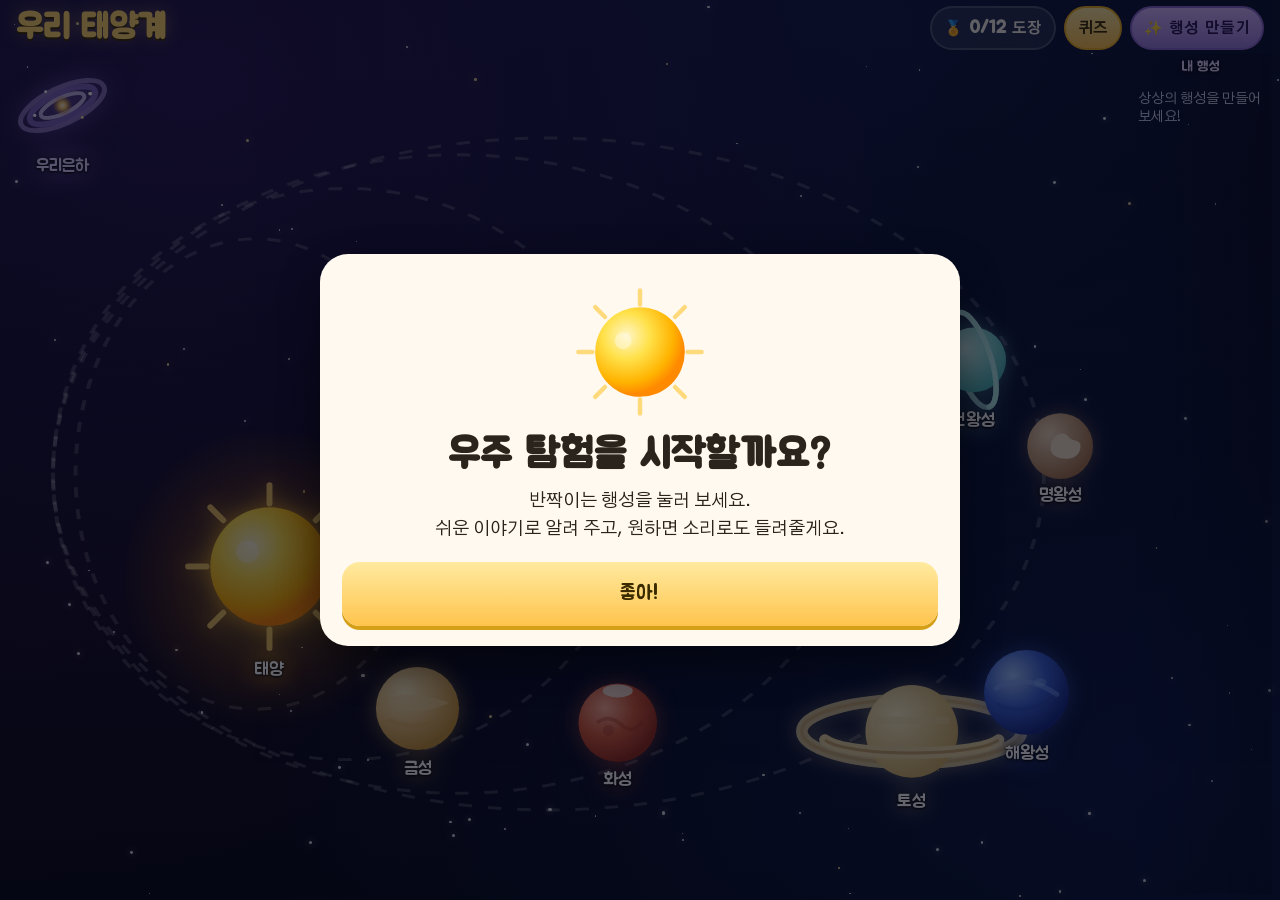
==== commit 33425cf7: "증서를 갤러리에 바로 저장하고, 짧은 가로 화면에서도 행성이 잘 보이게" ====
--- a/space/index.html
+++ b/space/index.html
@@ -183,9 +183,10 @@
       <div class="cert-preview-wrap">
         <img id="cert-preview-img" alt="새로운 행성 발견 증서">
       </div>
-      <p class="cert-hint" id="cert-hint" hidden>이미지를 길게 눌러서 저장하세요</p>
-      <div class="card-actions">
-        <button type="button" class="btn btn-cert" id="btn-cert-download">이미지 저장</button>
+      <p class="cert-hint" id="cert-hint" hidden>또는 그림을 길게 눌러서 저장하세요</p>
+      <div class="card-actions cert-actions">
+        <button type="button" class="btn btn-cert" id="btn-cert-save">갤러리에 저장</button>
+        <button type="button" class="btn btn-cert-share" id="btn-cert-share" hidden>공유하기</button>
         <button type="button" class="btn btn-close" id="btn-cert-close">닫기</button>
       </div>
     </div>
--- a/space/styles.css
+++ b/space/styles.css
@@ -38,13 +38,18 @@
 
 * { box-sizing: border-box; -webkit-tap-highlight-color: transparent; }
 html, body { height: 100%; margin: 0; }
-html { height: -webkit-fill-available; }
+html { height: -webkit-fill-available; height: 100dvh; height: var(--app-height, 100dvh); }
 body {
   font-family: "Gothic A1", "Apple SD Gothic Neo", "Noto Sans CJK KR", "Malgun Gothic", sans-serif;
   color: var(--ink);
   background: var(--bg);
   min-height: 100%;
   min-height: 100dvh;
+  min-height: var(--app-height, 100dvh);
+  height: 100%;
+  height: 100dvh;
+  height: var(--app-height, 100dvh);
+  max-height: var(--app-height, 100dvh);
   overflow: hidden;
   word-break: keep-all;
   user-select: none;
@@ -53,6 +58,7 @@
 }
 button { font: inherit; color: inherit; cursor: pointer; border: none; background: none; padding: 0; }
 input, textarea { font: inherit; color: inherit; user-select: text; -webkit-user-select: text; }
+[hidden] { display: none !important; }
 .display { font-family: "Jua", "Apple SD Gothic Neo", sans-serif; letter-spacing: 0.02em; }
 
 /* ---------- sky ---------- */
@@ -114,6 +120,9 @@
   z-index: 1;
   height: 100%;
   height: 100dvh;
+  height: var(--app-height, 100dvh);
+  max-height: var(--app-height, 100dvh);
+  overflow: hidden;
   display: flex;
   flex-direction: column;
   padding: var(--safe-t) var(--safe-r) var(--safe-b) var(--safe-l);
@@ -191,6 +200,7 @@
   height: 100%;
   pointer-events: none;
   z-index: 0;
+  overflow: hidden;
 }
 .orbit-deco ellipse {
   fill: none;
@@ -221,28 +231,28 @@
 }
 
 /* Portrait: sun upper-center, inner planets around it, outer planets below */
-.sun-wrap { --x: 50%; --y: 29%; --amp: 0px; --dur: 20s; }
-.system > .body[data-id="mercury"] { --x: 27%; --y: 16%; --amp: 8px; --dur: 11s; --delay: -2s; }
-.system > .body[data-id="venus"]   { --x: 73%; --y: 16%; --amp: 9px; --dur: 14s; --delay: -5s; }
-.system .cluster                  { --x: 27%; --y: 45%; --amp: 9px; --dur: 18s; --delay: -8s; }
-.system > .body[data-id="mars"]    { --x: 73%; --y: 45%; --amp: 10px; --dur: 16s; --delay: -3s; }
-.system > .body[data-id="jupiter"] { --x: 18%; --y: 67%; --amp: 11px; --dur: 22s; --delay: -6s; }
+.sun-wrap { --x: 50%; --y: 30%; --amp: 0px; --dur: 20s; }
+.system > .body[data-id="mercury"] { --x: 28%; --y: 18%; --amp: 8px; --dur: 11s; --delay: -2s; }
+.system > .body[data-id="venus"]   { --x: 72%; --y: 18%; --amp: 9px; --dur: 14s; --delay: -5s; }
+.system .cluster                  { --x: 28%; --y: 45%; --amp: 9px; --dur: 18s; --delay: -8s; }
+.system > .body[data-id="mars"]    { --x: 72%; --y: 45%; --amp: 10px; --dur: 16s; --delay: -3s; }
+.system > .body[data-id="jupiter"] { --x: 18%; --y: 66%; --amp: 11px; --dur: 22s; --delay: -6s; }
 .system > .body[data-id="saturn"]  { --x: 50%; --y: 66%; --amp: 10px; --dur: 26s; --delay: -10s; }
-.system > .body[data-id="uranus"]  { --x: 82%; --y: 67%; --amp: 9px; --dur: 24s; --delay: -4s; }
-.system > .body[data-id="neptune"] { --x: 32%; --y: 87%; --amp: 8px; --dur: 28s; --delay: -12s; }
-.system > .body[data-id="pluto"]   { --x: 70%; --y: 87%; --amp: 8px; --dur: 32s; --delay: -7s; }
+.system > .body[data-id="uranus"]  { --x: 82%; --y: 66%; --amp: 9px; --dur: 24s; --delay: -4s; }
+.system > .body[data-id="neptune"] { --x: 32%; --y: 84%; --amp: 8px; --dur: 28s; --delay: -12s; }
+.system > .body[data-id="pluto"]   { --x: 70%; --y: 84%; --amp: 8px; --dur: 32s; --delay: -7s; }
 
 @media (orientation: landscape) {
-  .sun-wrap { --x: 11%; --y: 52%; }
-  .system > .body[data-id="mercury"] { --x: 25%; --y: 28%; }
-  .system > .body[data-id="venus"]   { --x: 28%; --y: 74%; }
-  .system .cluster                  { --x: 40%; --y: 32%; }
-  .system > .body[data-id="mars"]    { --x: 46%; --y: 76%; }
-  .system > .body[data-id="jupiter"] { --x: 58%; --y: 30%; }
+  .sun-wrap { --x: 15%; --y: 50%; }
+  .system > .body[data-id="mercury"] { --x: 30%; --y: 30%; }
+  .system > .body[data-id="venus"]   { --x: 32%; --y: 72%; }
+  .system .cluster                  { --x: 46%; --y: 32%; }
+  .system > .body[data-id="mars"]    { --x: 50%; --y: 74%; }
+  .system > .body[data-id="jupiter"] { --x: 62%; --y: 30%; }
   .system > .body[data-id="saturn"]  { --x: 70%; --y: 72%; }
-  .system > .body[data-id="uranus"]  { --x: 82%; --y: 28%; }
-  .system > .body[data-id="neptune"] { --x: 90%; --y: 68%; }
-  .system > .body[data-id="pluto"]   { --x: 95%; --y: 38%; }
+  .system > .body[data-id="uranus"]  { --x: 80%; --y: 30%; }
+  .system > .body[data-id="neptune"] { --x: 86%; --y: 70%; }
+  .system > .body[data-id="pluto"]   { --x: 90%; --y: 42%; }
 }
 
 .body {
@@ -275,7 +285,7 @@
 .planet-name {
   margin-top: 2px;
   font-family: "Jua", sans-serif;
-  font-size: clamp(12px, 1.8vmin, 16px);
+  font-size: clamp(13px, 2.2vmin, 18px);
   color: #fff;
   text-shadow: 0 1px 2px #000, 0 0 8px #000;
   white-space: nowrap;
@@ -328,14 +338,14 @@
   top: 0;
   animation: moon-unspin 7.5s linear infinite;
   pointer-events: auto;
-  --size: clamp(44px, 6vmin, 54px);
+  --size: clamp(56px, 8vmin, 72px);
 }
 @keyframes moon-unspin {
   from { transform: translate(-50%, -50%) rotate(0deg); }
   to { transform: translate(-50%, -50%) rotate(-360deg); }
 }
 
-.sun-wrap .body { --size: clamp(84px, 15vmin, 132px); }
+.sun-wrap .body { --size: clamp(118px, 21vmin, 185px); }
 .sun-glow {
   position: absolute;
   inset: -28%;
@@ -677,7 +687,7 @@
   .topbar h1 { font-size: clamp(22px, 4.4vh, 34px); }
   .chip { min-height: 44px; font-size: 15px; padding: 0 12px; }
   .stage { flex-direction: row; padding: 2px 8px 6px; }
-  .system { flex: 1; }
+  .system { flex: 1; min-width: 0; }
   .card {
     display: grid;
     grid-template-columns: 200px 1fr;
@@ -702,6 +712,15 @@
   .stamp-grid { grid-template-columns: repeat(6, 1fr); }
 }
 
+@media (orientation: landscape) and (max-height: 650px) {
+  .topbar { min-height: 44px; padding: 4px 12px 0; }
+  .topbar h1 { font-size: clamp(20px, 4.2vh, 28px); }
+  .chip { min-height: 40px; font-size: 14px; padding: 0 10px; }
+  .stage { padding: 0 6px 4px; }
+  .galaxy-btn { top: 0; left: 4px; width: clamp(64px, 11vmin, 88px); }
+  .galaxy-btn .planet-art { width: clamp(56px, 10vmin, 80px); height: clamp(56px, 10vmin, 80px); }
+}
+
 @media (max-width: 420px) {
   .stamp-grid { grid-template-columns: repeat(3, 1fr); }
   .chip span.hide-narrow { display: none; }
@@ -1096,13 +1115,49 @@
   margin: 0 auto 4px;
 }
 .astronaut-art {
+  position: relative;
   display: block;
-  width: 112px;
-  height: auto;
+  width: auto;
+  height: 200px;
+  aspect-ratio: 604 / 1023;
   filter: drop-shadow(0 4px 8px rgba(0,0,0,0.22));
 }
-.builder .astronaut-art { width: 100px; }
-.card .astronaut-art { width: 118px; }
+.builder .astronaut-art { height: 210px; width: auto; }
+.card .astronaut-art { height: 230px; width: auto; }
+.astro-face-slot {
+  position: absolute;
+  border-radius: 50%;
+  overflow: hidden;
+  z-index: 0;
+  background: #0A1220;
+}
+.astro-face {
+  display: block;
+  width: 100%;
+  height: 100%;
+  object-fit: cover;
+  object-position: center 28%;
+}
+.astro-suit {
+  position: absolute;
+  inset: 0;
+  width: 100%;
+  height: 100%;
+  object-fit: fill;
+  z-index: 1;
+  pointer-events: none;
+  user-select: none;
+}
+.astro-glass {
+  position: absolute;
+  border-radius: 50%;
+  z-index: 2;
+  pointer-events: none;
+  background:
+    radial-gradient(120% 90% at 28% 24%, rgba(255,255,255,0.42) 0%, rgba(255,255,255,0.10) 28%, rgba(255,255,255,0) 55%),
+    radial-gradient(80% 80% at 50% 60%, rgba(212,170,60,0) 45%, rgba(160,110,30,0.16) 100%);
+  box-shadow: inset 0 0 8px rgba(255, 220, 140, 0.2);
+}
 .explorer-input { max-width: 240px; font-size: 18px; min-height: 44px; }
 .travel-block { width: 100%; text-align: center; margin-top: 6px; }
 .travel-row {
@@ -1131,7 +1186,16 @@
   box-shadow: 0 4px 0 #D4A017;
   flex: 1 0 100%;
 }
+.btn-cert-share {
+  background: linear-gradient(180deg, #DCE6FF, #B7C8F5);
+  color: #24305A;
+  box-shadow: 0 4px 0 #7A8FD0;
+  flex: 1 1 auto;
+  font-size: 20px;
+}
+.btn-cert-share[hidden] { display: none !important; }
 .card-actions { flex-wrap: wrap; }
+.cert-actions { align-items: stretch; }
 .card-actions-custom { margin-top: 12px; }
 .card-actions-custom[hidden] { display: none !important; }
 
@@ -1180,8 +1244,8 @@
 .cert-hint[hidden] { display: none !important; }
 
 @media (orientation: landscape) {
-  .card .astronaut-art { width: 100px; }
-  .builder .astronaut-art { width: 86px; }
+  .card .astronaut-art { height: 186px; width: auto; }
+  .builder .astronaut-art { height: 172px; width: auto; }
   .cert-preview-wrap img { max-height: min(58vh, 560px); }
   .builder .card-actions .btn-cert { flex: 1 1 100%; }
   .btn { font-size: 20px; }
